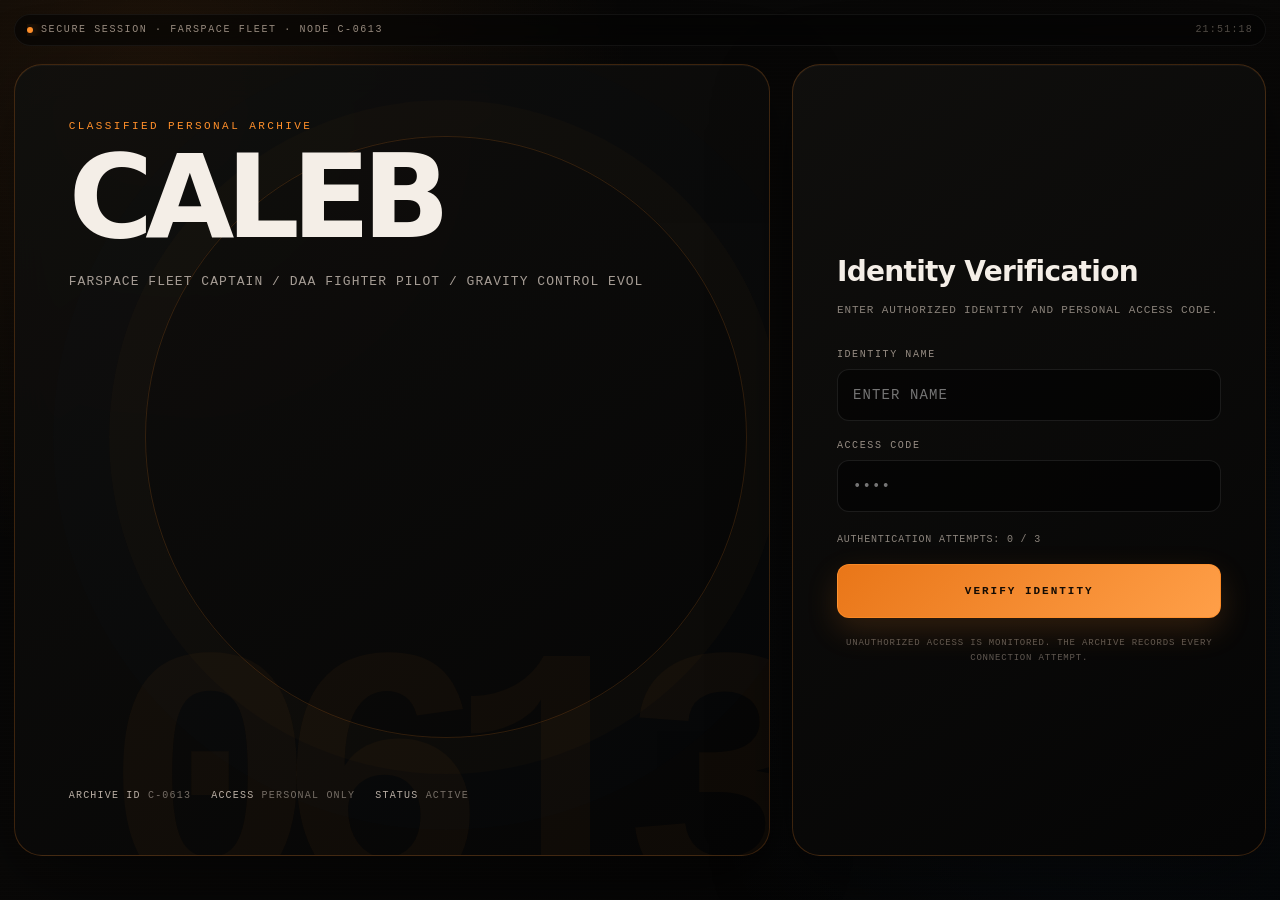
==== index.html @ d85a9cb3 "caleb" ====
<!doctype html>
<html lang="en">
<head>
<meta charset="utf-8">
<meta name="viewport" content="width=device-width, initial-scale=1, viewport-fit=cover">
<meta name="theme-color" content="#050505">
<title>Caleb Asset Archive</title>
<style>
:root {
  --bg: #050505;
  --panel: rgba(13, 13, 13, 0.92);
  --panel-2: rgba(18, 16, 13, 0.94);
  --line: rgba(255, 143, 42, 0.22);
  --line-strong: rgba(255, 143, 42, 0.62);
  --orange: #ff8f2a;
  --orange-2: #ffb966;
  --orange-soft: rgba(255, 143, 42, 0.12);
  --blue: #4fa7ff;
  --blue-soft: rgba(79, 167, 255, 0.12);
  --text: #f4eee7;
  --muted: #8b837b;
  --dim: #514a44;
  --danger: #ff5b40;
  --success: #8fe3ae;
  --radius: 18px;
  --mono: "Cascadia Code", "SFMono-Regular", Consolas, "Liberation Mono", monospace;
  --sans: "Segoe UI", Inter, system-ui, -apple-system, BlinkMacSystemFont, sans-serif;
}

* {
  box-sizing: border-box;
}

html {
  min-height: 100%;
  background: var(--bg);
}

body {
  min-height: 100%;
  margin: 0;
  overflow-x: hidden;
  color: var(--text);
  background:
    radial-gradient(circle at 12% 10%, rgba(255, 143, 42, 0.10), transparent 30rem),
    radial-gradient(circle at 88% 76%, rgba(79, 167, 255, 0.055), transparent 28rem),
    linear-gradient(145deg, #050505 0%, #090807 48%, #030303 100%);
  font-family: var(--sans);
}

body::before {
  content: "";
  position: fixed;
  inset: 0;
  pointer-events: none;
  opacity: 0.32;
  background-image:
    linear-gradient(rgba(255,255,255,0.022) 1px, transparent 1px),
    linear-gradient(90deg, rgba(255,255,255,0.022) 1px, transparent 1px);
  background-size: 42px 42px;
  mask-image: linear-gradient(to bottom, black, transparent 90%);
}

body::after {
  content: "";
  position: fixed;
  inset: 0;
  pointer-events: none;
  opacity: 0.16;
  background: repeating-linear-gradient(to bottom, transparent 0 3px, rgba(255,255,255,0.025) 4px);
  mix-blend-mode: screen;
}

body.alarm-active {
  animation: alarmShell 720ms ease 3;
}

@keyframes alarmShell {
  0%, 100% { background-color: var(--bg); }
  35% { background-color: #250707; }
  65% { background-color: #120303; }
}

button,
input {
  font: inherit;
}

button {
  color: inherit;
}

.app-shell {
  position: relative;
  z-index: 1;
  min-height: 100svh;
  padding: max(14px, env(safe-area-inset-top)) max(14px, env(safe-area-inset-right)) max(18px, env(safe-area-inset-bottom)) max(14px, env(safe-area-inset-left));
}

.topbar {
  position: relative;
  z-index: 20;
  display: flex;
  align-items: center;
  justify-content: space-between;
  gap: 12px;
  width: min(1480px, 100%);
  margin: 0 auto 18px;
  padding: 9px 12px;
  border: 1px solid rgba(255,255,255,0.055);
  border-radius: 999px;
  background: rgba(4,4,4,0.62);
  backdrop-filter: blur(16px);
}

.session-label {
  display: flex;
  align-items: center;
  gap: 8px;
  min-width: 0;
  color: #978a7e;
  font: 10px/1.2 var(--mono);
  letter-spacing: 0.16em;
  text-transform: uppercase;
  white-space: nowrap;
  overflow: hidden;
  text-overflow: ellipsis;
}

.session-dot {
  width: 6px;
  height: 6px;
  flex: 0 0 auto;
  border-radius: 999px;
  background: var(--orange);
  box-shadow: 0 0 12px rgba(255,143,42,0.72);
}

.clock {
  flex: 0 0 auto;
  border: 0;
  padding: 0;
  background: transparent;
  color: #6f675f;
  font: 10px/1.2 var(--mono);
  letter-spacing: 0.12em;
  opacity: 0.72;
  cursor: default;
}

.stage {
  width: min(1480px, 100%);
  margin: 0 auto;
}

.view {
  display: none;
}

.view.active {
  display: block;
  animation: viewIn 520ms ease both;
}

@keyframes viewIn {
  from { opacity: 0; transform: translateY(12px); }
  to { opacity: 1; transform: translateY(0); }
}

.login-wrap {
  display: grid;
  grid-template-columns: minmax(0, 1.15fr) minmax(320px, 0.72fr);
  gap: 22px;
  align-items: stretch;
  min-height: calc(100svh - 108px);
}

.brand-panel,
.login-card,
.iris-card,
.panel,
.asset-section {
  border: 1px solid var(--line);
  background: linear-gradient(145deg, rgba(17,16,14,0.92), rgba(5,5,5,0.97));
  box-shadow: 0 24px 80px rgba(0,0,0,0.42), inset 0 1px 0 rgba(255,255,255,0.03);
  backdrop-filter: blur(18px);
}

.brand-panel {
  position: relative;
  overflow: hidden;
  min-height: 560px;
  padding: clamp(24px, 4.2vw, 64px);
  border-radius: 28px;
}

.brand-panel::before {
  content: "";
  position: absolute;
  inset: 9% 3% auto auto;
  width: min(52vw, 600px);
  aspect-ratio: 1;
  border: 1px solid rgba(255,143,42,0.18);
  border-radius: 50%;
  box-shadow: 0 0 0 36px rgba(255,143,42,0.018), 0 0 0 92px rgba(79,167,255,0.012);
  opacity: 0.9;
}

.brand-panel::after {
  content: "0613";
  position: absolute;
  right: -0.06em;
  bottom: -0.24em;
  color: rgba(255,143,42,0.035);
  font: 900 clamp(120px, 28vw, 390px)/0.8 var(--mono);
  letter-spacing: -0.12em;
  user-select: none;
}

.eyebrow {
  position: relative;
  z-index: 1;
  margin-bottom: 16px;
  color: var(--orange);
  font: 11px/1.3 var(--mono);
  letter-spacing: 0.22em;
  text-transform: uppercase;
}

.brand-title {
  position: relative;
  z-index: 1;
  max-width: 860px;
  margin: 0;
  font: 800 clamp(48px, 9vw, 126px)/0.84 var(--sans);
  letter-spacing: -0.07em;
}

.brand-subtitle {
  position: relative;
  z-index: 1;
  max-width: 650px;
  margin: 24px 0 0;
  color: #a69d95;
  font: 13px/1.8 var(--mono);
  letter-spacing: 0.08em;
  text-transform: uppercase;
}

.brand-meta {
  position: absolute;
  z-index: 1;
  left: clamp(24px, 4.2vw, 64px);
  right: clamp(24px, 4.2vw, 64px);
  bottom: clamp(24px, 4.2vw, 52px);
  display: flex;
  flex-wrap: wrap;
  gap: 10px 20px;
  color: #756d65;
  font: 10px/1.5 var(--mono);
  letter-spacing: 0.12em;
}

.brand-meta strong {
  color: #b9aea4;
  font-weight: 500;
}

.login-card {
  display: flex;
  flex-direction: column;
  justify-content: center;
  min-height: 560px;
  padding: clamp(24px, 3.4vw, 44px);
  border-radius: 28px;
}

.login-card h2,
.iris-card h2,
.panel-title {
  margin: 0;
  font: 650 clamp(20px, 2.2vw, 28px)/1.2 var(--sans);
  letter-spacing: -0.025em;
}

.card-subtitle {
  margin: 12px 0 30px;
  color: var(--muted);
  font: 11px/1.7 var(--mono);
  letter-spacing: 0.08em;
  text-transform: uppercase;
}

.field {
  margin-bottom: 19px;
}

.field label {
  display: block;
  margin-bottom: 8px;
  color: #968c83;
  font: 10px/1.2 var(--mono);
  letter-spacing: 0.16em;
  text-transform: uppercase;
}

.field input {
  width: 100%;
  min-height: 52px;
  border: 1px solid rgba(255,255,255,0.09);
  border-radius: 12px;
  outline: 0;
  padding: 0 15px;
  color: var(--text);
  background: rgba(0,0,0,0.48);
  font: 14px/1.2 var(--mono);
  letter-spacing: 0.08em;
  transition: border-color 180ms ease, box-shadow 180ms ease, background 180ms ease;
}

.field input:focus {
  border-color: var(--line-strong);
  background: rgba(16,10,5,0.78);
  box-shadow: 0 0 0 4px rgba(255,143,42,0.08), 0 0 28px rgba(255,143,42,0.08);
}

.field input.input-error {
  border-color: rgba(255,91,64,0.75);
  box-shadow: 0 0 0 4px rgba(255,91,64,0.08);
  animation: shake 360ms ease;
}

@keyframes shake {
  0%, 100% { transform: translateX(0); }
  20% { transform: translateX(-7px); }
  40% { transform: translateX(6px); }
  60% { transform: translateX(-4px); }
  80% { transform: translateX(3px); }
}

.form-status {
  min-height: 18px;
  margin: 1px 0 14px;
  color: var(--muted);
  font: 10px/1.5 var(--mono);
  letter-spacing: 0.08em;
}

.form-status.error {
  color: #ff806d;
}

.primary-btn,
.secondary-btn,
.unit-btn,
.confirm-btn,
.asset-row {
  border: 0;
  cursor: pointer;
  -webkit-tap-highlight-color: transparent;
}

.primary-btn {
  position: relative;
  width: 100%;
  min-height: 54px;
  overflow: hidden;
  border: 1px solid rgba(255,143,42,0.72);
  border-radius: 12px;
  background: linear-gradient(135deg, #e97618, #ff9f48);
  color: #130b04;
  font: 800 11px/1 var(--mono);
  letter-spacing: 0.18em;
  text-transform: uppercase;
  box-shadow: 0 12px 32px rgba(255,143,42,0.16);
  transition: transform 160ms ease, filter 160ms ease;
}

.primary-btn:hover {
  filter: brightness(1.08);
  transform: translateY(-1px);
}

.primary-btn:active {
  transform: translateY(1px);
}

.primary-btn:disabled {
  cursor: not-allowed;
  filter: grayscale(0.4) brightness(0.62);
}

.security-note {
  margin-top: 18px;
  color: #5f5852;
  font: 9px/1.6 var(--mono);
  letter-spacing: 0.09em;
  text-align: center;
  text-transform: uppercase;
}

.iris-layout {
  display: grid;
  place-items: center;
  min-height: calc(100svh - 108px);
}

.iris-card {
  width: min(640px, 100%);
  padding: clamp(26px, 5vw, 56px);
  border-radius: 28px;
  text-align: center;
}

.iris-title {
  margin: 12px 0 10px;
  color: var(--muted);
  font: 11px/1.5 var(--mono);
  letter-spacing: 0.14em;
  text-transform: uppercase;
}

.iris-orb {
  position: relative;
  display: grid;
  place-items: center;
  width: clamp(154px, 38vw, 220px);
  aspect-ratio: 1;
  margin: 34px auto 28px;
  border: 1px solid rgba(255,143,42,0.44);
  border-radius: 50%;
  background: radial-gradient(circle, rgba(255,143,42,0.10), transparent 62%);
  box-shadow: inset 0 0 40px rgba(255,143,42,0.06), 0 0 54px rgba(255,143,42,0.07);
}

.iris-orb::before,
.iris-orb::after {
  content: "";
  position: absolute;
  inset: 13%;
  border: 1px dashed rgba(79,167,255,0.48);
  border-radius: 50%;
  animation: spin 16s linear infinite;
}

.iris-orb::after {
  inset: 29%;
  border-style: solid;
  border-color: rgba(255,143,42,0.6) transparent rgba(255,143,42,0.15) rgba(255,143,42,0.36);
  animation-duration: 5s;
  animation-direction: reverse;
}

@keyframes spin {
  to { transform: rotate(360deg); }
}

.iris-eye {
  position: relative;
  z-index: 1;
  width: 54%;
  height: 30%;
  border: 2px solid var(--orange);
  border-radius: 50% 50% 46% 46% / 62% 62% 36% 36%;
  box-shadow: 0 0 25px rgba(255,143,42,0.24);
}

.iris-eye::before {
  content: "";
  position: absolute;
  left: 50%;
  top: 50%;
  width: 34%;
  aspect-ratio: 1;
  border-radius: 50%;
  background: radial-gradient(circle at 45% 45%, #9ed0ff 0 8%, #1b70c7 9% 22%, #050505 23% 48%, var(--orange) 49% 54%, #070707 55%);
  transform: translate(-50%, -50%);
  box-shadow: 0 0 24px rgba(79,167,255,0.33);
}

.iris-orb.scanning {
  animation: irisPulse 1.1s ease-in-out infinite;
}

.iris-orb.scanning::before {
  border-color: rgba(79,167,255,0.95);
  animation-duration: 2.4s;
}

.iris-orb.success {
  border-color: rgba(143,227,174,0.8);
  box-shadow: inset 0 0 40px rgba(143,227,174,0.08), 0 0 60px rgba(143,227,174,0.12);
}

@keyframes irisPulse {
  0%, 100% { transform: scale(1); filter: brightness(1); }
  50% { transform: scale(1.025); filter: brightness(1.22); }
}

.scan-progress {
  width: 100%;
  height: 5px;
  overflow: hidden;
  border-radius: 999px;
  background: rgba(255,255,255,0.07);
}

.scan-progress span {
  display: block;
  width: 0;
  height: 100%;
  border-radius: inherit;
  background: linear-gradient(90deg, var(--orange), var(--orange-2), var(--blue));
  box-shadow: 0 0 18px rgba(255,143,42,0.3);
  transition: width 80ms linear;
}

.scan-status {
  min-height: 20px;
  margin: 13px 0 22px;
  color: #9a9087;
  font: 10px/1.6 var(--mono);
  letter-spacing: 0.12em;
  text-transform: uppercase;
}

.return-link {
  display: inline-block;
  margin-top: 18px;
  border: 0;
  padding: 4px;
  color: #68615a;
  background: transparent;
  font: 9px/1.4 var(--mono);
  letter-spacing: 0.12em;
  text-transform: uppercase;
  cursor: pointer;
}

.asset-page {
  padding-bottom: 48px;
}

.asset-hero {
  display: grid;
  grid-template-columns: minmax(0, 1.2fr) minmax(280px, 0.8fr);
  gap: 18px;
  margin-bottom: 18px;
}

.identity-panel {
  position: relative;
  overflow: hidden;
  min-height: 260px;
  padding: clamp(22px, 3.6vw, 42px);
  border-radius: 26px;
}

.identity-panel::after {
  content: "C";
  position: absolute;
  right: 1%;
  bottom: -24%;
  color: rgba(255,143,42,0.045);
  font: 900 clamp(160px, 30vw, 360px)/1 var(--sans);
}

.identity-top {
  position: relative;
  z-index: 1;
  display: flex;
  align-items: center;
  gap: clamp(16px, 3vw, 30px);
}

.identity-mark {
  display: grid;
  place-items: center;
  width: clamp(72px, 10vw, 98px);
  aspect-ratio: 1;
  flex: 0 0 auto;
  border: 1px solid rgba(255,143,42,0.58);
  border-radius: 50%;
  background: radial-gradient(circle, rgba(255,143,42,0.15), rgba(0,0,0,0.75) 68%);
  color: var(--orange-2);
  font: 800 clamp(30px, 5vw, 46px)/1 var(--sans);
  box-shadow: 0 0 44px rgba(255,143,42,0.09);
}

.identity-name {
  margin: 0;
  font: 760 clamp(38px, 7vw, 82px)/0.9 var(--sans);
  letter-spacing: -0.055em;
}

.identity-role {
  margin: 13px 0 0;
  color: var(--orange);
  font: 10px/1.6 var(--mono);
  letter-spacing: 0.16em;
  text-transform: uppercase;
}

.identity-tags {
  position: relative;
  z-index: 1;
  display: flex;
  flex-wrap: wrap;
  gap: 8px;
  margin-top: 28px;
}

.tag {
  display: inline-flex;
  align-items: center;
  min-height: 27px;
  border: 1px solid rgba(255,255,255,0.075);
  border-radius: 999px;
  padding: 0 10px;
  color: #a69d95;
  background: rgba(255,255,255,0.025);
  font: 9px/1 var(--mono);
  letter-spacing: 0.09em;
  text-transform: uppercase;
}

.tag.accent {
  border-color: rgba(255,143,42,0.3);
  color: var(--orange-2);
  background: rgba(255,143,42,0.055);
}

.tag.blue {
  border-color: rgba(79,167,255,0.26);
  color: #9bcaff;
  background: rgba(79,167,255,0.055);
}

.total-panel {
  display: flex;
  flex-direction: column;
  justify-content: space-between;
  min-height: 260px;
  padding: clamp(22px, 3.4vw, 38px);
  border-radius: 26px;
  background:
    linear-gradient(160deg, rgba(255,143,42,0.085), transparent 56%),
    rgba(8,8,8,0.93);
}

.total-label {
  color: #8e857d;
  font: 10px/1.4 var(--mono);
  letter-spacing: 0.16em;
  text-transform: uppercase;
}

.total-value {
  margin: 14px 0 4px;
  overflow-wrap: anywhere;
  color: var(--orange-2);
  font: 760 clamp(30px, 5vw, 62px)/1 var(--mono);
  letter-spacing: -0.055em;
  text-shadow: 0 0 30px rgba(255,143,42,0.11);
}

.total-flow {
  color: #91d2b1;
  font: 10px/1.5 var(--mono);
  letter-spacing: 0.1em;
}

.unit-switch {
  display: flex;
  gap: 7px;
  margin-top: 27px;
}

.unit-btn {
  min-width: 62px;
  min-height: 32px;
  border: 1px solid rgba(255,255,255,0.08);
  border-radius: 999px;
  background: rgba(255,255,255,0.025);
  color: #766f68;
  font: 9px/1 var(--mono);
  letter-spacing: 0.11em;
}

.unit-btn.active {
  border-color: rgba(79,167,255,0.5);
  background: rgba(79,167,255,0.09);
  color: #a7d2ff;
  box-shadow: 0 0 18px rgba(79,167,255,0.07);
}

.dashboard-grid {
  display: grid;
  grid-template-columns: minmax(0, 1.28fr) minmax(300px, 0.72fr);
  gap: 18px;
  margin-bottom: 18px;
}

.panel {
  min-width: 0;
  padding: clamp(18px, 2.6vw, 30px);
  border-radius: 22px;
}

.panel-head,
.asset-head {
  display: flex;
  align-items: center;
  justify-content: space-between;
  gap: 14px;
  margin-bottom: 20px;
}

.panel-kicker {
  margin-top: 6px;
  color: #665f59;
  font: 9px/1.4 var(--mono);
  letter-spacing: 0.12em;
  text-transform: uppercase;
}

.live-badge {
  display: inline-flex;
  align-items: center;
  gap: 7px;
  color: #9e958d;
  font: 9px/1 var(--mono);
  letter-spacing: 0.12em;
  text-transform: uppercase;
  white-space: nowrap;
}

.live-badge::before {
  content: "";
  width: 6px;
  height: 6px;
  border-radius: 50%;
  background: var(--orange);
  box-shadow: 0 0 12px rgba(255,143,42,0.8);
  animation: livePulse 1.4s ease-in-out infinite;
}

@keyframes livePulse {
  0%, 100% { opacity: 0.38; transform: scale(0.82); }
  50% { opacity: 1; transform: scale(1); }
}

.chart-box {
  position: relative;
  width: 100%;
  height: 260px;
  overflow: hidden;
  border: 1px solid rgba(255,255,255,0.055);
  border-radius: 16px;
  background:
    linear-gradient(180deg, rgba(255,143,42,0.035), transparent 70%),
    rgba(0,0,0,0.36);
}

.chart-box::after {
  content: "";
  position: absolute;
  left: 0;
  right: 0;
  top: 19%;
  height: 1px;
  background: linear-gradient(90deg, transparent, rgba(79,167,255,0.42), transparent);
  opacity: 0.5;
}

#assetChart {
  display: block;
  width: 100%;
  height: 100%;
}

.log-list {
  display: grid;
  gap: 10px;
  max-height: 260px;
  overflow: hidden;
}

.log-item {
  display: grid;
  grid-template-columns: 22px minmax(0, 1fr) auto;
  gap: 10px;
  align-items: center;
  padding: 11px 0;
  border-bottom: 1px solid rgba(255,255,255,0.05);
  animation: logIn 420ms ease both;
}

.log-item:last-child {
  border-bottom: 0;
}

@keyframes logIn {
  from { opacity: 0; transform: translateY(-6px); }
  to { opacity: 1; transform: translateY(0); }
}

.log-sign {
  display: grid;
  place-items: center;
  width: 22px;
  height: 22px;
  border-radius: 50%;
  background: rgba(255,143,42,0.08);
  color: var(--orange);
  font: 700 12px/1 var(--mono);
}

.log-sign.negative {
  background: rgba(79,167,255,0.08);
  color: #83bdff;
}

.log-name {
  min-width: 0;
  overflow: hidden;
  color: #a69e96;
  font: 9px/1.45 var(--mono);
  letter-spacing: 0.055em;
  text-overflow: ellipsis;
  white-space: nowrap;
}

.log-amount {
  color: #d5ccc3;
  font: 9px/1.4 var(--mono);
  white-space: nowrap;
}

.asset-section {
  margin-top: 18px;
  padding: clamp(18px, 2.6vw, 30px);
  border-radius: 22px;
}

.asset-head h3 {
  margin: 0;
  font: 650 clamp(19px, 2.5vw, 29px)/1.15 var(--sans);
  letter-spacing: -0.035em;
}

.asset-count {
  color: #6f675f;
  font: 9px/1.4 var(--mono);
  letter-spacing: 0.12em;
  text-transform: uppercase;
  white-space: nowrap;
}

.asset-grid {
  display: grid;
  grid-template-columns: repeat(2, minmax(0, 1fr));
  gap: 11px;
}

.asset-row {
  position: relative;
  display: grid;
  grid-template-columns: minmax(0, 1fr) auto;
  gap: 18px;
  align-items: center;
  width: 100%;
  min-height: 82px;
  overflow: hidden;
  border: 1px solid rgba(255,255,255,0.067);
  border-radius: 15px;
  padding: 15px 16px;
  text-align: left;
  background: rgba(255,255,255,0.016);
  transition: border-color 160ms ease, background 160ms ease, transform 160ms ease;
}

.asset-row::before {
  content: "";
  position: absolute;
  left: 0;
  top: 0;
  bottom: 0;
  width: 2px;
  background: linear-gradient(to bottom, transparent, var(--orange), transparent);
  opacity: 0.34;
}

.asset-row.live::before {
  background: linear-gradient(to bottom, transparent, var(--blue), transparent);
  opacity: 0.58;
}

.asset-row.negative::before {
  background: linear-gradient(to bottom, transparent, var(--blue), transparent);
}

.asset-row:hover,
.asset-row:focus-visible {
  outline: 0;
  border-color: rgba(255,143,42,0.36);
  background: rgba(255,143,42,0.034);
  transform: translateY(-1px);
}

.asset-name {
  display: flex;
  align-items: center;
  gap: 8px;
  min-width: 0;
  color: #c1b8af;
  font: 11px/1.55 var(--mono);
  letter-spacing: 0.03em;
}

.asset-name-text {
  min-width: 0;
}

.asset-sub {
  margin-top: 6px;
  color: #5d5650;
  font: 8px/1.4 var(--mono);
  letter-spacing: 0.1em;
  text-transform: uppercase;
}

.asset-live-mark {
  flex: 0 0 auto;
  width: 5px;
  height: 5px;
  border-radius: 50%;
  background: var(--blue);
  box-shadow: 0 0 9px rgba(79,167,255,0.55);
}

.asset-value {
  color: #e9dfd5;
  font: 600 11px/1.4 var(--mono);
  text-align: right;
  white-space: nowrap;
}

.asset-value.strategic {
  color: #8fc3ff;
  font-size: 9px;
  letter-spacing: 0.09em;
}

.asset-row.negative .asset-value {
  color: #9cc9f4;
}

.footer-note {
  margin: 24px auto 0;
  color: #4f4944;
  font: 9px/1.7 var(--mono);
  letter-spacing: 0.12em;
  text-align: center;
  text-transform: uppercase;
}

.connection-overlay,
.modal-mask {
  position: fixed;
  z-index: 200;
  inset: 0;
  display: none;
  align-items: center;
  justify-content: center;
  padding: 20px;
  background: rgba(0,0,0,0.83);
  backdrop-filter: blur(16px);
}

.connection-overlay.show,
.modal-mask.show {
  display: flex;
}

.connection-card {
  display: grid;
  place-items: center;
  gap: 20px;
  width: min(480px, 100%);
  text-align: center;
}

.connection-ring {
  position: relative;
  display: grid;
  place-items: center;
  width: 118px;
  aspect-ratio: 1;
  border: 1px solid rgba(255,143,42,0.4);
  border-radius: 50%;
}

.connection-ring::before {
  content: "";
  position: absolute;
  inset: 12px;
  border: 2px solid transparent;
  border-top-color: var(--blue);
  border-right-color: var(--orange);
  border-radius: 50%;
  animation: spin 1s linear infinite;
}

.connection-ring::after {
  content: "";
  width: 9px;
  height: 9px;
  border-radius: 50%;
  background: var(--orange);
  box-shadow: 0 0 22px rgba(255,143,42,0.9);
}

.connection-cn {
  color: var(--orange-2);
  font: 650 clamp(25px, 5vw, 42px)/1.2 var(--sans);
  letter-spacing: -0.03em;
}

.connection-en {
  color: #999087;
  font: 10px/1.6 var(--mono);
  letter-spacing: 0.2em;
  text-transform: uppercase;
}

.modal-card {
  width: min(560px, 100%);
  border: 1px solid rgba(255,143,42,0.42);
  border-radius: 22px;
  padding: clamp(24px, 5vw, 44px);
  background:
    linear-gradient(145deg, rgba(255,143,42,0.055), transparent 42%),
    #0b0a09;
  box-shadow: 0 30px 100px rgba(0,0,0,0.72), 0 0 80px rgba(255,143,42,0.045);
  animation: modalIn 260ms ease both;
}

@keyframes modalIn {
  from { opacity: 0; transform: translateY(12px) scale(0.985); }
  to { opacity: 1; transform: translateY(0) scale(1); }
}

.modal-title {
  margin-bottom: 14px;
  color: var(--orange);
  font: 10px/1.4 var(--mono);
  letter-spacing: 0.18em;
  text-transform: uppercase;
}

.modal-text {
  min-height: 70px;
  color: #f3e9df;
  font: 620 clamp(19px, 3.2vw, 28px)/1.65 var(--sans);
  letter-spacing: -0.02em;
}

.confirm-btn {
  width: 100%;
  min-height: 48px;
  margin-top: 26px;
  border: 1px solid rgba(255,143,42,0.62);
  border-radius: 11px;
  background: rgba(255,143,42,0.10);
  color: var(--orange-2);
  font: 800 10px/1 var(--mono);
  letter-spacing: 0.18em;
  text-transform: uppercase;
  transition: background 160ms ease, color 160ms ease;
}

.confirm-btn:hover {
  background: var(--orange);
  color: #140b04;
}

.toast {
  position: fixed;
  z-index: 260;
  left: 50%;
  bottom: max(22px, env(safe-area-inset-bottom));
  min-width: min(440px, calc(100vw - 32px));
  padding: 13px 16px;
  border: 1px solid rgba(255,91,64,0.42);
  border-radius: 12px;
  background: rgba(27,5,4,0.94);
  color: #ff9d8f;
  font: 10px/1.5 var(--mono);
  letter-spacing: 0.08em;
  text-align: center;
  transform: translate(-50%, 24px);
  opacity: 0;
  pointer-events: none;
  transition: opacity 180ms ease, transform 180ms ease;
}

.toast.show {
  opacity: 1;
  transform: translate(-50%, 0);
}

@media (max-width: 980px) {
  .login-wrap,
  .asset-hero,
  .dashboard-grid {
    grid-template-columns: 1fr;
  }

  .brand-panel {
    min-height: 430px;
  }

  .login-card {
    min-height: 0;
  }

  .asset-grid {
    grid-template-columns: 1fr;
  }

  .identity-panel,
  .total-panel {
    min-height: 230px;
  }
}

@media (max-width: 640px) {
  .app-shell {
    padding-left: 10px;
    padding-right: 10px;
  }

  .topbar {
    margin-bottom: 10px;
    padding: 8px 10px;
  }

  .session-label {
    font-size: 8px;
    letter-spacing: 0.09em;
  }

  .clock {
    font-size: 9px;
    letter-spacing: 0.06em;
  }

  .brand-panel,
  .login-card,
  .iris-card,
  .identity-panel,
  .total-panel,
  .panel,
  .asset-section {
    border-radius: 18px;
  }

  .brand-panel {
    min-height: 380px;
    padding: 24px 20px 84px;
  }

  .brand-title {
    font-size: clamp(50px, 20vw, 82px);
  }

  .brand-subtitle {
    font-size: 10px;
    line-height: 1.65;
  }

  .brand-meta {
    left: 20px;
    right: 20px;
    bottom: 22px;
    font-size: 8px;
  }

  .login-card,
  .iris-card {
    padding: 24px 18px;
  }

  .identity-top {
    align-items: flex-start;
  }

  .identity-mark {
    width: 64px;
  }

  .identity-name {
    font-size: clamp(36px, 15vw, 58px);
  }

  .total-value {
    font-size: clamp(27px, 9vw, 43px);
  }

  .chart-box {
    height: 210px;
  }

  .asset-row {
    grid-template-columns: 1fr;
    gap: 10px;
  }

  .asset-value {
    text-align: left;
  }

  .modal-card {
    padding: 24px 20px;
    border-radius: 18px;
  }
}

@media (prefers-reduced-motion: reduce) {
  *,
  *::before,
  *::after {
    animation-duration: 0.01ms !important;
    animation-iteration-count: 1 !important;
    scroll-behavior: auto !important;
    transition-duration: 0.01ms !important;
  }
}
</style>
</head>
<body>
<div class="app-shell">
  <header class="topbar">
    <div class="session-label"><span class="session-dot"></span><span>SECURE SESSION · FARSPACE FLEET · NODE C-0613</span></div>
    <button class="clock" id="clock" type="button" aria-label="Current time">--:--:--</button>
  </header>

  <main class="stage">
    <section class="view active" id="loginView">
      <div class="login-wrap">
        <div class="brand-panel">
          <div class="eyebrow">CLASSIFIED PERSONAL ARCHIVE</div>
          <h1 class="brand-title">CALEB</h1>
          <p class="brand-subtitle">Farspace Fleet Captain / DAA Fighter Pilot / Gravity Control Evol</p>
          <div class="brand-meta">
            <span><strong>ARCHIVE ID</strong> C-0613</span>
            <span><strong>ACCESS</strong> PERSONAL ONLY</span>
            <span><strong>STATUS</strong> ACTIVE</span>
          </div>
        </div>

        <form class="login-card" id="loginForm" autocomplete="off">
          <h2>Identity Verification</h2>
          <p class="card-subtitle">Enter authorized identity and personal access code.</p>

          <div class="field">
            <label for="nameInput">Identity Name</label>
            <input id="nameInput" name="name" type="text" placeholder="ENTER NAME" spellcheck="false" autocomplete="off">
          </div>

          <div class="field">
            <label for="passwordInput">Access Code</label>
            <input id="passwordInput" name="password" type="password" placeholder="••••" inputmode="numeric" maxlength="4" autocomplete="off">
          </div>

          <div class="form-status" id="formStatus">AUTHENTICATION ATTEMPTS: 0 / 3</div>
          <button class="primary-btn" id="verifyBtn" type="submit">Verify Identity</button>
          <div class="security-note">Unauthorized access is monitored. The archive records every connection attempt.</div>
        </form>
      </div>
    </section>

    <section class="view" id="irisView">
      <div class="iris-layout">
        <div class="iris-card">
          <div class="eyebrow">BIOMETRIC VERIFICATION</div>
          <h2>Iris Identity Scan</h2>
          <p class="iris-title" id="irisModeLabel">CALEB · CLEARANCE LEVEL S</p>

          <div class="iris-orb" id="irisOrb">
            <div class="iris-eye" aria-hidden="true"></div>
          </div>

          <div class="scan-progress"><span id="scanProgressBar"></span></div>
          <div class="scan-status" id="scanStatus">STANDBY · AWAITING IRIS SCAN</div>
          <button class="primary-btn" id="irisStartBtn" type="button">Start Iris Scan</button>
          <button class="return-link" id="irisReturnBtn" type="button">Return to Login</button>
        </div>
      </div>
    </section>

    <section class="view asset-page" id="assetView">
      <div class="asset-hero">
        <article class="identity-panel">
          <div class="identity-top">
            <div class="identity-mark">C</div>
            <div>
              <h2 class="identity-name">CALEB</h2>
              <p class="identity-role">Farspace Fleet Captain · Asset Owner</p>
            </div>
          </div>
          <div class="identity-tags">
            <span class="tag accent">Archive ID C-0613</span>
            <span class="tag">DAA Fighter Pilot</span>
            <span class="tag blue">Gravity Control Evol</span>
            <span class="tag">Status Active</span>
          </div>
        </article>

        <article class="total-panel">
          <div>
            <div class="total-label">Total Net Assets / <span id="currencyLabel">CNY</span></div>
            <div class="total-value" id="totalAssets">CNY 0</div>
            <div class="total-flow" id="totalFlow">LIVE FLOW +CNY 0 / TICK</div>
          </div>
          <div class="unit-switch" aria-label="Currency display">
            <button class="unit-btn active" type="button" data-unit="CNY">CNY</button>
            <button class="unit-btn" type="button" data-unit="BTC">BTC</button>
            <button class="unit-btn" type="button" data-unit="GOLD">GOLD</button>
          </div>
        </article>
      </div>

      <div class="dashboard-grid">
        <article class="panel">
          <div class="panel-head">
            <div>
              <div class="panel-title">Asset Telemetry</div>
              <div class="panel-kicker">Live valuation stream · fixed assets excluded</div>
            </div>
            <div class="live-badge">Live</div>
          </div>
          <div class="chart-box"><canvas id="assetChart" aria-label="Live asset chart"></canvas></div>
        </article>

        <article class="panel">
          <div class="panel-head">
            <div>
              <div class="panel-title">Flow Log</div>
              <div class="panel-kicker">Recent automated settlements</div>
            </div>
            <div class="live-badge">Stream</div>
          </div>
          <div class="log-list" id="logList"></div>
        </article>
      </div>

      <section class="asset-section">
        <div class="asset-head">
          <div>
            <h3>Fixed Assets</h3>
            <div class="panel-kicker">Static holdings · not included in live roll</div>
          </div>
          <div class="asset-count" id="fixedCount"></div>
        </div>
        <div class="asset-grid" id="fixedGrid"></div>
      </section>

      <section class="asset-section">
        <div class="asset-head">
          <div>
            <h3>Liquid Assets</h3>
            <div class="panel-kicker">Live rolling · real-time valuation</div>
          </div>
          <div class="asset-count" id="liquidCount"></div>
        </div>
        <div class="asset-grid" id="liquidGrid"></div>
      </section>

      <section class="asset-section">
        <div class="asset-head">
          <div>
            <h3>Private Collections</h3>
            <div class="panel-kicker">Live rolling valuation</div>
          </div>
          <div class="asset-count" id="collectionCount"></div>
        </div>
        <div class="asset-grid" id="collectionGrid"></div>
      </section>

      <section class="asset-section">
        <div class="asset-head">
          <div>
            <h3>Strategic Holdings</h3>
            <div class="panel-kicker">Restricted status assets</div>
          </div>
          <div class="asset-count" id="strategicCount"></div>
        </div>
        <div class="asset-grid" id="strategicGrid"></div>
      </section>

      <section class="asset-section">
        <div class="asset-head">
          <div>
            <h3>Operating Allocations</h3>
            <div class="panel-kicker">Live rolling · negative allocations included</div>
          </div>
          <div class="asset-count" id="operatingCount"></div>
        </div>
        <div class="asset-grid" id="operatingGrid"></div>
      </section>

      <div class="footer-note">Caleb personal asset archive · C-0613 · Secure channel maintained</div>
    </section>
  </main>

  <div class="connection-overlay" id="connectionOverlay">
    <div class="connection-card">
      <div class="connection-ring" aria-hidden="true"></div>
      <div class="connection-cn">即将连接执舰官</div>
      <div class="connection-en">Connecting to the Captain</div>
    </div>
  </div>

  <div class="modal-mask" id="modalMask" role="dialog" aria-modal="true" aria-labelledby="modalTitle">
    <div class="modal-card">
      <div class="modal-title" id="modalTitle">SECURE MESSAGE</div>
      <div class="modal-text" id="modalText"></div>
      <button class="confirm-btn" id="modalConfirm" type="button">Confirm</button>
    </div>
  </div>

  <div class="toast" id="toast" role="status" aria-live="polite"></div>
</div>
<script>
(function () {
  'use strict';

  var $ = function (id) { return document.getElementById(id); };
  var clockEl = $('clock');
  var loginForm = $('loginForm');
  var nameInput = $('nameInput');
  var passwordInput = $('passwordInput');
  var verifyBtn = $('verifyBtn');
  var formStatus = $('formStatus');
  var loginView = $('loginView');
  var irisView = $('irisView');
  var assetView = $('assetView');
  var irisOrb = $('irisOrb');
  var irisStartBtn = $('irisStartBtn');
  var irisReturnBtn = $('irisReturnBtn');
  var irisModeLabel = $('irisModeLabel');
  var scanProgressBar = $('scanProgressBar');
  var scanStatus = $('scanStatus');
  var connectionOverlay = $('connectionOverlay');
  var modalMask = $('modalMask');
  var modalTitle = $('modalTitle');
  var modalText = $('modalText');
  var modalConfirm = $('modalConfirm');
  var toast = $('toast');
  var totalAssetsEl = $('totalAssets');
  var totalFlowEl = $('totalFlow');
  var currencyLabel = $('currencyLabel');
  var chartCanvas = $('assetChart');
  var logList = $('logList');

  var loginAttempts = 0;
  var irisMode = 'normal';
  var irisScanning = false;
  var pendingModalAction = null;
  var currentUnit = 'CNY';
  var assetSystemReady = false;
  var tickCounter = 0;
  var lastTotal = 0;
  var lastDelta = 61300;
  var history = [];
  var logs = [];
  var toastTimer = null;

  var units = {
    CNY: { label: 'CNY', rate: 1, decimals: 0 },
    BTC: { label: 'BTC', rate: 0.0000000014, decimals: 2 },
    GOLD: { label: 'GOLD', rate: 0.00000037, decimals: 2 }
  };

  /* ------------------------------------------------------------------
     EDIT ASSET DATA HERE
     Fixed assets stay static. All other numeric groups roll in real time.
     ------------------------------------------------------------------ */
  var fixedAssets = [
    { name: 'Private Spacecraft', value: 3120154, quip: '和妹妹一起飞' },
    { name: 'Farspace Fleet Captain Quarterly Compensation', value: 50000000, quip: '执舰官的工资罢了，都是妹妹的' },
    { name: 'Farspace Fleet Master Control Equity', value: 6520000000, quip: '身为远空舰队的执舰官，权益是必不可少的' },
    { name: 'Interstellar Materials Supply Chain', value: 1010000000, quip: '一点小产业' },
    { name: 'Interstellar Fleet & Flight Equipment', value: 447000000, quip: '扩展一点星际产业必备的' },
    { name: 'Apple Fund Partnership Dividend', value: 520000000, quip: '红苹果得意.jpg' },
    { name: 'Tianxing Private Floating Island', value: 960000000, quip: '我们的家，红苹果开心.jpg' },
    { name: 'Deepspace Route & Navigation License', value: 1180000000, quip: '航线已经批好了，想去哪，哥哥带你飞。' },
    { name: 'DAA Aerospace Research Trust', value: 840000000, quip: '老本行的了' },
    { name: 'Private Spaceport Development Zone', value: 2880000000, quip: '哥哥的私人研发基地，有时间陪哥哥一起来工作？' },
    { name: 'Fleet Logistics & Maintenance Contracts', value: 1900000000, quip: '后勤和维护都交给我，你不用操心。' },
    { name: 'Deepspace Energy Distribution Portfolio', value: 2060000000, quip: '能源不会断，家里也不会暗。' },
    { name: 'Orbital Rescue & Escort Service Contracts', value: 1440000000, quip: '只要你在求救范围内，我一定先到。' },
    { name: 'Aerospace Training Center Equity', value: 1260000000, quip: '想学飞行可以，我亲自带你。' },
    { name: 'Interstellar Materials Reserve', value: 630000000, quip: '缺什么直接从储备里拿，不用写申请。' },
    { name: 'Lamborghini Daily Transport', value: 6130000, quip: '接妹妹回家的载具' },
    { name: 'Hangar & Fleet Maintenance Facility', value: 1520000000, quip: '机库随时有你一个位置。' }
  ];

  var liquidAssets = [
    { name: 'Securities & Interstellar Fund Investment', value: 652000000, quip: '收益写你名下，风险留给我。', volatility: 0.000055 },
    { name: 'Interstellar Central Bank Settlement Account', value: 1880000000, quip: '数字你不用记，我替你记着。', volatility: 0.000045 },
    { name: 'Deepspace Tunnel Navigation Bonds', value: 730000000, quip: '没什么意思的投资，但很稳。', volatility: 0.000035 },
    { name: 'Cross-Orbit Escrow Account', value: 910000000, quip: '放在这里的东西很安全，你也是。', volatility: 0.000030 },
    { name: 'Emergency Liquidity Vault', value: 1000000000, quip: '急用钱别找别人，找哥哥。', volatility: 0.000025 },
    { name: 'Liquid Energy Core Reserve', value: 2400000000, quip: '留这么多能源，是为了以后也能带你飞。', volatility: 0.000040 },
    { name: 'Fleet Operations Cash Account', value: 3300000000, quip: '舰队的账很稳，我这边不会出问题。', volatility: 0.000070 }
  ];

  var privateCollections = [
    { name: 'Private Collection', value: 76000000, quip: '藏品你可以慢慢看，我陪你。', volatility: 0.000075 },
    { name: 'Aircraft Model Collection', value: 38000000, quip: '模型看看就好……想碰的话，我在旁边。', volatility: 0.000090 },
    { name: 'Historic Aerospace Instrument Collection', value: 110000000, quip: '每一台都有来历，你想听哪个？', volatility: 0.000065 },
    { name: 'Vintage Flight Gear & Medal Collection', value: 56000000, quip: '勋章不重要，能回来见你才重要。', volatility: 0.000060 },
    { name: 'First-Edition Aviation Books & Blueprints', value: 24000000, quip: '这些旧图纸里，有我想飞去的地方。', volatility: 0.000080 },
    { name: 'Meteorite & Core Specimen Collection', value: 280000000, quip: '芯核标本别乱碰，想看的话我拿给你。', volatility: 0.000050 },
    { name: 'Handcrafted Aircraft Prototypes', value: 61300000, quip: '原型机不对外展示，你可以例外。', volatility: 0.000085 },
    { name: 'Apple Pendant', value: 'UNVALUED / PERSONAL', quip: '妹妹送的，红苹果开心.jpg' }
  ];

  var strategicHoldings = [
    { name: 'Farspace Fleet Command Authority', value: 'STRATEGIC', quip: '舰队归我管，你归我照顾。' },
    { name: 'DAA Fighter Pilot Service Record', value: 'CLASSIFIED', quip: '飞行员夏以昼，随时听你指挥。' },
    { name: 'Gravity Control Evol Certification', value: 'CLASSIFIED', quip: '引力能拉住很多东西，也能把我拉回你身边。' },
    { name: 'Deepspace Tunnel Access Clearance', value: 'RESTRICTED', quip: '权限有点麻烦，不过你想去的地方都能去。' },
    { name: 'Personal Navigation Priority Route', value: 'PRIVATE', quip: '我的航线只有一条，起点和终点都是你。' }
  ];

  var operatingAllocations = [
    { name: 'Tumu Formation Restructuring Special Budget', value: -18600000, quip: '预算够，图姆编队的事不用你担心。', volatility: 0.000060 },
    { name: 'Begonia Cultivation Base Maintenance', value: -13000000, quip: '海棠花要养好，以后带你来看。', volatility: 0.000070 },
    { name: 'Private Spacecraft Maintenance & Fuel', value: -22000000, quip: '维护不能省，我还得飞回去见你。', volatility: 0.000075 },
    { name: 'Aircraft Model Acquisition & Restoration', value: -6130000, quip: '模型坏了我能修，你弄坏的也可以。', volatility: 0.000090 },
    { name: 'Floating Island Energy Grid Maintenance', value: -9800000, quip: '浮岛的能源不能停，家里的灯得一直亮。', volatility: 0.000080 },
    { name: 'Deepspace Medical & Recovery Expenses', value: -7600000, quip: '旧伤没事，别皱眉。', volatility: 0.000055 },
    { name: 'Apple Fund Sponsorship', value: -4180000, quip: '苹果基金该花就花，红苹果会开心。', volatility: 0.000085 },
    { name: 'DAA Alumni Fund Contribution', value: -5000000, quip: 'DAA那边的人情账，我来处理。', volatility: 0.000070 },
    { name: 'Fleet Crew Benefits & Insurance', value: -28000000, quip: '替我做事的人，待遇不能差。', volatility: 0.000050 },
    { name: 'Hangar Operations & Security', value: -31000000, quip: '机库和安保都要做到最好，免得你操心。', volatility: 0.000045 },
    { name: 'Deepspace Courier Route Investment', value: 1310000000, quip: '航线先铺好，以后你想去哪都方便。', volatility: 0.000065 }
  ];

  var liveGroups = [liquidAssets, privateCollections, operatingAllocations];
  var allGroups = [fixedAssets, liquidAssets, privateCollections, operatingAllocations];
  var assetState = {};

  function assignAssetIds() {
    var index = 0;
    allGroups.forEach(function (group) {
      group.forEach(function (item) {
        item.id = 'asset-' + index;
        item.currentValue = item.value;
        item.lastDelta = 0;
        assetState[item.id] = item;
        index += 1;
      });
    });
    strategicHoldings.forEach(function (item) {
      item.id = 'asset-' + index;
      item.currentValue = item.value;
      item.lastDelta = 0;
      assetState[item.id] = item;
      index += 1;
    });
  }

  function formatInteger(value) {
    var sign = value < 0 ? '-' : '';
    return sign + Math.abs(Math.round(value)).toLocaleString('en-US');
  }

  function formatByUnit(value, unit) {
    var unitConfig = units[unit] || units.CNY;
    var converted = value * unitConfig.rate;
    if (unit === 'CNY') {
      return unitConfig.label + ' ' + formatInteger(converted);
    }
    return unitConfig.label + ' ' + converted.toLocaleString('en-US', {
      minimumFractionDigits: unitConfig.decimals,
      maximumFractionDigits: unitConfig.decimals
    });
  }

  function numericTotal() {
    var sum = 0;
    allGroups.forEach(function (group) {
      group.forEach(function (item) {
        if (typeof item.currentValue === 'number' && isFinite(item.currentValue)) {
          sum += item.currentValue;
        }
      });
    });
    return sum;
  }

  function displayAssetValue(item) {
    if (typeof item.currentValue !== 'number') {
      if (typeof item.currentValue === 'string') return item.currentValue;
      return String(item.value);
    }
    return formatByUnit(item.currentValue, currentUnit);
  }

  function setClock() {
    var now = new Date();
    clockEl.textContent = now.toLocaleTimeString('en-GB', { hour12: false });
  }

  setClock();
  window.setInterval(setClock, 1000);

  function showToast(message) {
    toast.textContent = message;
    toast.classList.add('show');
    window.clearTimeout(toastTimer);
    toastTimer = window.setTimeout(function () {
      toast.classList.remove('show');
    }, 2600);
  }

  function playAlarm() {
    try {
      var AudioContextClass = window.AudioContext || window.webkitAudioContext;
      if (!AudioContextClass) return;
      var audioContext = new AudioContextClass();
      var oscillator = audioContext.createOscillator();
      var gain = audioContext.createGain();
      oscillator.type = 'square';
      oscillator.frequency.setValueAtTime(170, audioContext.currentTime);
      oscillator.frequency.setValueAtTime(240, audioContext.currentTime + 0.11);
      oscillator.frequency.setValueAtTime(170, audioContext.currentTime + 0.22);
      gain.gain.setValueAtTime(0.0001, audioContext.currentTime);
      gain.gain.exponentialRampToValueAtTime(0.055, audioContext.currentTime + 0.015);
      gain.gain.exponentialRampToValueAtTime(0.0001, audioContext.currentTime + 0.38);
      oscillator.connect(gain);
      gain.connect(audioContext.destination);
      oscillator.start();
      oscillator.stop(audioContext.currentTime + 0.4);
      window.setTimeout(function () {
        if (audioContext && audioContext.close) audioContext.close();
      }, 650);
    } catch (error) {
      /* Sound is optional. Visual alarm still works. */
    }
  }

  function triggerAlarmShell() {
    document.body.classList.remove('alarm-active');
    void document.body.offsetWidth;
    document.body.classList.add('alarm-active');
    window.setTimeout(function () {
      document.body.classList.remove('alarm-active');
    }, 2250);
  }

  function setView(view) {
    [loginView, irisView, assetView].forEach(function (element) {
      element.classList.remove('active');
    });
    view.classList.add('active');
    window.scrollTo({ top: 0, behavior: 'smooth' });
  }

  function showModal(message, title, buttonLabel, callback, meta) {
    modalTitle.textContent = title || 'SECURE MESSAGE';
    modalText.textContent = message;
    modalConfirm.textContent = buttonLabel || 'Confirm';
    if (meta) {
      modalTitle.textContent = (title || 'SECURE MESSAGE') + ' · ' + meta;
    }
    pendingModalAction = typeof callback === 'function' ? callback : null;
    modalMask.classList.add('show');
    document.body.style.overflow = 'hidden';
  }

  function closeModal() {
    var action = pendingModalAction;
    modalMask.classList.remove('show');
    pendingModalAction = null;
    document.body.style.overflow = '';
    if (typeof action === 'function') {
      window.setTimeout(action, 240);
    }
  }

  modalConfirm.addEventListener('click', closeModal);

  function showConnectionSequence() {
    connectionOverlay.classList.add('show');
    window.setTimeout(function () {
      connectionOverlay.classList.remove('show');
      showModal('妹妹，擅自查看执舰官的可是机密，会被关禁闭的哦', 'SECURITY WARNING', 'Confirm', function () {
        showModal('不过作为哥哥倒是可以给你这个特权。', 'CAPTAIN EXCEPTION', 'Confirm', function () {
          startIris('override');
        });
      });
    }, 2150);
  }

  function setLoginStatus(message, isError) {
    formStatus.textContent = message;
    formStatus.classList.toggle('error', Boolean(isError));
  }

  loginForm.addEventListener('submit', function (event) {
    event.preventDefault();
    var name = nameInput.value.trim();
    var password = passwordInput.value.trim();
    var validName = name.toLowerCase() === 'caleb' || name === '夏以昼';

    if (!validName) {
      nameInput.classList.remove('input-error');
      void nameInput.offsetWidth;
      nameInput.classList.add('input-error');
      setLoginStatus('IDENTITY NAME NOT RECOGNIZED', true);
      showToast('ACCESS DENIED · IDENTITY NAME NOT RECOGNIZED');
      return;
    }

    if (password !== '0613') {
      loginAttempts += 1;
      passwordInput.value = '';
      passwordInput.classList.remove('input-error');
      void passwordInput.offsetWidth;
      passwordInput.classList.add('input-error');
      playAlarm();
      triggerAlarmShell();
      setLoginStatus('UNAUTHORIZED ACCESS DETECTED · ATTEMPT ' + loginAttempts + ' / 3', true);
      showToast('ACCESS DENIED · UNAUTHORIZED ACCESS DETECTED · ' + loginAttempts + '/3');

      if (loginAttempts >= 3) {
        verifyBtn.disabled = true;
        passwordInput.disabled = true;
        setLoginStatus('SECURITY PROTOCOL TRIGGERED · CONNECTION REQUIRED', true);
        window.setTimeout(showConnectionSequence, 650);
      }
      return;
    }

    nameInput.classList.remove('input-error');
    passwordInput.classList.remove('input-error');
    setLoginStatus('IDENTITY CONFIRMED · BIOMETRIC VERIFICATION REQUIRED', false);
    startIris('normal');
  });

  function startIris(mode) {
    irisMode = mode;
    irisScanning = false;
    scanProgressBar.style.width = '0%';
    irisOrb.classList.remove('scanning', 'success');
    irisStartBtn.disabled = false;
    irisStartBtn.textContent = 'Start Iris Scan';
    irisReturnBtn.style.display = 'inline-block';
    irisModeLabel.textContent = mode === 'override'
      ? 'CAPTAIN OVERRIDE · IRIS CONFIRMATION'
      : 'CALEB · CLEARANCE LEVEL S';
    scanStatus.textContent = 'STANDBY · AWAITING IRIS SCAN';
    setView(irisView);
  }

  function afterIris() {
    if (irisMode === 'normal') {
      showModal('妹妹，想要看看我们的江山吗', 'PERSONAL MESSAGE', 'Confirm', enterAssets);
      return;
    }
    enterAssets();
  }

  function runIrisScan() {
    if (irisScanning) return;
    irisScanning = true;
    irisStartBtn.disabled = true;
    irisStartBtn.textContent = 'Scanning...';
    irisOrb.classList.add('scanning');
    scanStatus.textContent = 'SCANNING IRIS LAYER...';

    var progress = 0;
    var timer = window.setInterval(function () {
      progress += 1.2 + Math.random() * 2.2;
      if (progress > 100) progress = 100;
      scanProgressBar.style.width = progress.toFixed(1) + '%';

      if (progress >= 34 && progress < 62) {
        scanStatus.textContent = 'MAPPING RETINAL PATTERN...';
      } else if (progress >= 62 && progress < 88) {
        scanStatus.textContent = 'VERIFYING CAPTAIN CLEARANCE...';
      } else if (progress >= 88 && progress < 100) {
        scanStatus.textContent = 'IDENTITY MATCH FOUND...';
      }

      if (progress >= 100) {
        window.clearInterval(timer);
        irisOrb.classList.remove('scanning');
        irisOrb.classList.add('success');
        irisStartBtn.textContent = 'Verified';
        scanStatus.textContent = 'ACCESS GRANTED · BIOMETRIC MATCH';
        window.setTimeout(afterIris, 760);
      }
    }, 42);
  }

  irisStartBtn.addEventListener('click', runIrisScan);

  irisReturnBtn.addEventListener('click', function () {
    irisScanning = false;
    scanProgressBar.style.width = '0%';
    irisOrb.classList.remove('scanning', 'success');
    setView(loginView);
  });

  function createAssetRow(item, mode) {
    var numericLive = (mode === 'live' || mode === 'negative') && typeof item.currentValue === 'number';
    var button = document.createElement('button');
    button.type = 'button';
    button.className = 'asset-row';
    if (numericLive) button.className += ' live';
    if (mode === 'negative') button.className += ' negative';

    var left = document.createElement('div');
    var name = document.createElement('div');
    name.className = 'asset-name';

    if (numericLive) {
      var liveDot = document.createElement('span');
      liveDot.className = 'asset-live-mark';
      name.appendChild(liveDot);
    }

    var nameText = document.createElement('span');
    nameText.className = 'asset-name-text';
    nameText.textContent = item.name;
    name.appendChild(nameText);

    var sub = document.createElement('div');
    sub.className = 'asset-sub';
    if (mode === 'fixed') sub.textContent = 'FIXED ASSET';
    else if (mode === 'live') sub.textContent = 'LIVE VALUATION';
    else if (mode === 'collection') sub.textContent = typeof item.currentValue === 'number' ? 'LIVE VALUATION' : 'PERSONAL ITEM';
    else if (mode === 'negative') sub.textContent = 'LIVE ALLOCATION';
    else sub.textContent = 'RESTRICTED HOLDING';

    left.appendChild(name);
    left.appendChild(sub);

    var value = document.createElement('div');
    value.className = 'asset-value';
    if (typeof item.currentValue !== 'number') value.className += ' strategic';
    value.setAttribute('data-asset-value', item.id);
    value.textContent = displayAssetValue(item);

    button.appendChild(left);
    button.appendChild(value);
    button.addEventListener('click', function () {
      showModal(item.quip || 'NO ARCHIVED NOTE.', 'ASSET NOTE', 'Confirm', null, item.name);
    });

    return button;
  }

  function renderGroup(items, container, mode) {
    container.innerHTML = '';
    items.forEach(function (item) {
      container.appendChild(createAssetRow(item, mode));
    });
  }

  function renderAssets() {
    renderGroup(fixedAssets, $('fixedGrid'), 'fixed');
    renderGroup(liquidAssets, $('liquidGrid'), 'live');
    renderGroup(privateCollections, $('collectionGrid'), 'collection');
    renderGroup(strategicHoldings, $('strategicGrid'), 'strategic');
    renderGroup(operatingAllocations, $('operatingGrid'), 'negative');

    $('fixedCount').textContent = fixedAssets.length + ' HOLDINGS';
    $('liquidCount').textContent = liquidAssets.length + ' HOLDINGS';
    $('collectionCount').textContent = privateCollections.length + ' ITEMS · ' + privateCollections.filter(function (item) {
      return typeof item.currentValue === 'number';
    }).length + ' VALUED';
    $('strategicCount').textContent = strategicHoldings.length + ' RESTRICTED ITEMS';
    $('operatingCount').textContent = operatingAllocations.length + ' ALLOCATIONS';
  }

  function refreshAssetValues() {
    var total = numericTotal();
    var minimum = 10000000000;
    if (total < minimum) {
      var adjustment = minimum - total;
      liquidAssets[0].currentValue += adjustment;
      var firstValueEl = document.querySelector('[data-asset-value="' + liquidAssets[0].id + '"]');
      if (firstValueEl) firstValueEl.textContent = displayAssetValue(liquidAssets[0]);
      total = numericTotal();
    }

    allGroups.forEach(function (group) {
      group.forEach(function (item) {
        if (typeof item.currentValue !== 'number') return;
        var valueEl = document.querySelector('[data-asset-value="' + item.id + '"]');
        if (valueEl) valueEl.textContent = displayAssetValue(item);
      });
    });

    totalAssetsEl.textContent = formatByUnit(total, currentUnit);
    currencyLabel.textContent = currentUnit;
    var flowSign = lastDelta >= 0 ? '+' : '-';
    totalFlowEl.textContent = 'LIVE FLOW ' + flowSign + formatByUnit(Math.abs(lastDelta), currentUnit) + ' / TICK';
  }

  function updateLiveValues() {
    var previousTotal = numericTotal();

    liveGroups.forEach(function (group, groupIndex) {
      group.forEach(function (item) {
        if (typeof item.currentValue !== 'number') return;
        var bias = groupIndex === 0 ? 0.06 : groupIndex === 2 ? 0.01 : 0.02;
        var randomShift = (Math.random() - 0.5 + bias) * item.volatility;
        var delta = item.currentValue * randomShift;
        if (Math.abs(delta) < 1) delta = randomShift >= 0 ? 1 : -1;
        item.currentValue += delta;
        item.lastDelta = delta;
      });
    });

    var newTotal = numericTotal();
    lastDelta = newTotal - previousTotal;
    refreshAssetValues();
    history.push(newTotal);
    if (history.length > 72) history.shift();
    drawChart();

    tickCounter += 1;
    if (tickCounter % 3 === 0) {
      appendRandomLog();
    }
  }

  function compactNumber(value) {
    return new Intl.NumberFormat('en-US', {
      notation: 'compact',
      maximumFractionDigits: 2
    }).format(value);
  }

  function drawChart() {
    if (!chartCanvas || !assetSystemReady) return;
    var rect = chartCanvas.getBoundingClientRect();
    if (rect.width <= 0 || rect.height <= 0) return;

    var dpr = Math.min(window.devicePixelRatio || 1, 2);
    chartCanvas.width = Math.round(rect.width * dpr);
    chartCanvas.height = Math.round(rect.height * dpr);
    var context = chartCanvas.getContext('2d');
    context.setTransform(dpr, 0, 0, dpr, 0, 0);
    context.clearRect(0, 0, rect.width, rect.height);

    var pad = { left: 16, right: 16, top: 18, bottom: 20 };
    var width = rect.width - pad.left - pad.right;
    var height = rect.height - pad.top - pad.bottom;
    var values = history.length ? history.slice() : [numericTotal()];
    var min = Math.min.apply(null, values);
    var max = Math.max.apply(null, values);
    if (min === max) {
      min -= 1;
      max += 1;
    }
    var range = max - min;
    min -= range * 0.14;
    max += range * 0.14;
    range = max - min;

    context.lineWidth = 1;
    context.strokeStyle = 'rgba(255,255,255,0.055)';
    for (var line = 0; line <= 4; line += 1) {
      var yGrid = pad.top + (height / 4) * line;
      context.beginPath();
      context.moveTo(pad.left, yGrid);
      context.lineTo(pad.left + width, yGrid);
      context.stroke();
    }

    var points = values.map(function (value, index) {
      var x = pad.left + (values.length === 1 ? 0 : (index / (values.length - 1)) * width);
      var y = pad.top + (1 - ((value - min) / range)) * height;
      return { x: x, y: y, value: value };
    });

    var gradient = context.createLinearGradient(0, pad.top, 0, pad.top + height);
    gradient.addColorStop(0, 'rgba(255,143,42,0.18)');
    gradient.addColorStop(1, 'rgba(255,143,42,0.00)');

    context.beginPath();
    context.moveTo(points[0].x, pad.top + height);
    points.forEach(function (point) { context.lineTo(point.x, point.y); });
    context.lineTo(points[points.length - 1].x, pad.top + height);
    context.closePath();
    context.fillStyle = gradient;
    context.fill();

    context.beginPath();
    points.forEach(function (point, index) {
      if (index === 0) context.moveTo(point.x, point.y);
      else context.lineTo(point.x, point.y);
    });
    context.lineWidth = 2;
    context.lineJoin = 'round';
    context.lineCap = 'round';
    context.strokeStyle = '#ff8f2a';
    context.shadowColor = 'rgba(255,143,42,0.38)';
    context.shadowBlur = 15;
    context.stroke();
    context.shadowBlur = 0;

    var lastPoint = points[points.length - 1];
    context.beginPath();
    context.arc(lastPoint.x, lastPoint.y, 4.5, 0, Math.PI * 2);
    context.fillStyle = '#4fa7ff';
    context.shadowColor = 'rgba(79,167,255,0.72)';
    context.shadowBlur = 14;
    context.fill();
    context.shadowBlur = 0;

    context.font = '9px Cascadia Code, Consolas, monospace';
    context.fillStyle = 'rgba(160,150,140,0.72)';
    context.fillText('MAX ' + compactNumber(max), pad.left, 12);
    context.fillText('MIN ' + compactNumber(min), pad.left, rect.height - 5);
  }

  function initialLogs() {
    logs = [
      { name: 'Tianxing Private Floating Island', amount: 960000000, live: false },
      { name: 'Fleet Operations Cash Account', amount: 3850000, live: true },
      { name: 'Hangar Operations & Security', amount: -920000, live: true },
      { name: 'Apple Fund Partnership Dividend', amount: 520000000, live: false },
      { name: 'Deepspace Energy Distribution Portfolio', amount: 1460000, live: true }
    ];
    renderLogs();
  }

  function appendRandomLog() {
    var candidates = liquidAssets.concat(privateCollections, operatingAllocations).filter(function (item) {
      return typeof item.currentValue === 'number' && Math.abs(item.lastDelta) > 0;
    });
    if (!candidates.length) return;
    var item = candidates[Math.floor(Math.random() * candidates.length)];
    logs.unshift({
      name: item.name,
      amount: item.lastDelta,
      live: true
    });
    logs = logs.slice(0, 6);
    renderLogs();
  }

  function renderLogs() {
    logList.innerHTML = '';
    logs.forEach(function (entry) {
      var row = document.createElement('div');
      row.className = 'log-item';

      var sign = document.createElement('div');
      sign.className = 'log-sign' + (entry.amount < 0 ? ' negative' : '');
      sign.textContent = entry.amount < 0 ? '-' : '+';

      var name = document.createElement('div');
      name.className = 'log-name';
      name.textContent = entry.name;

      var amount = document.createElement('div');
      amount.className = 'log-amount';
      amount.textContent = formatByUnit(Math.abs(entry.amount), currentUnit);

      row.appendChild(sign);
      row.appendChild(name);
      row.appendChild(amount);
      logList.appendChild(row);
    });
  }

  function updateUnitButtons() {
    var buttons = document.querySelectorAll('.unit-btn');
    Array.prototype.forEach.call(buttons, function (button) {
      button.classList.toggle('active', button.getAttribute('data-unit') === currentUnit);
    });
  }

  function initializeAssetSystem() {
    if (assetSystemReady) return;
    assetSystemReady = true;
    renderAssets();
    initialLogs();

    var baseTotal = numericTotal();
    history = [];
    for (var index = 0; index < 54; index += 1) {
      var synthetic = baseTotal + (index * 6100) + Math.sin(index / 3.2) * 2600000;
      history.push(synthetic);
    }

    lastTotal = baseTotal;
    refreshAssetValues();
    drawChart();
    window.setInterval(updateLiveValues, 1200);
    window.addEventListener('resize', drawChart);
  }

  function enterAssets() {
    setView(assetView);
    window.setTimeout(function () {
      initializeAssetSystem();
      drawChart();
    }, 80);
  }

  document.querySelectorAll('.unit-btn').forEach(function (button) {
    button.addEventListener('click', function () {
      currentUnit = button.getAttribute('data-unit');
      updateUnitButtons();
      refreshAssetValues();
      renderLogs();
      drawChart();
    });
  });

  assignAssetIds();
  updateUnitButtons();
})();
</script>
</body>
</html>
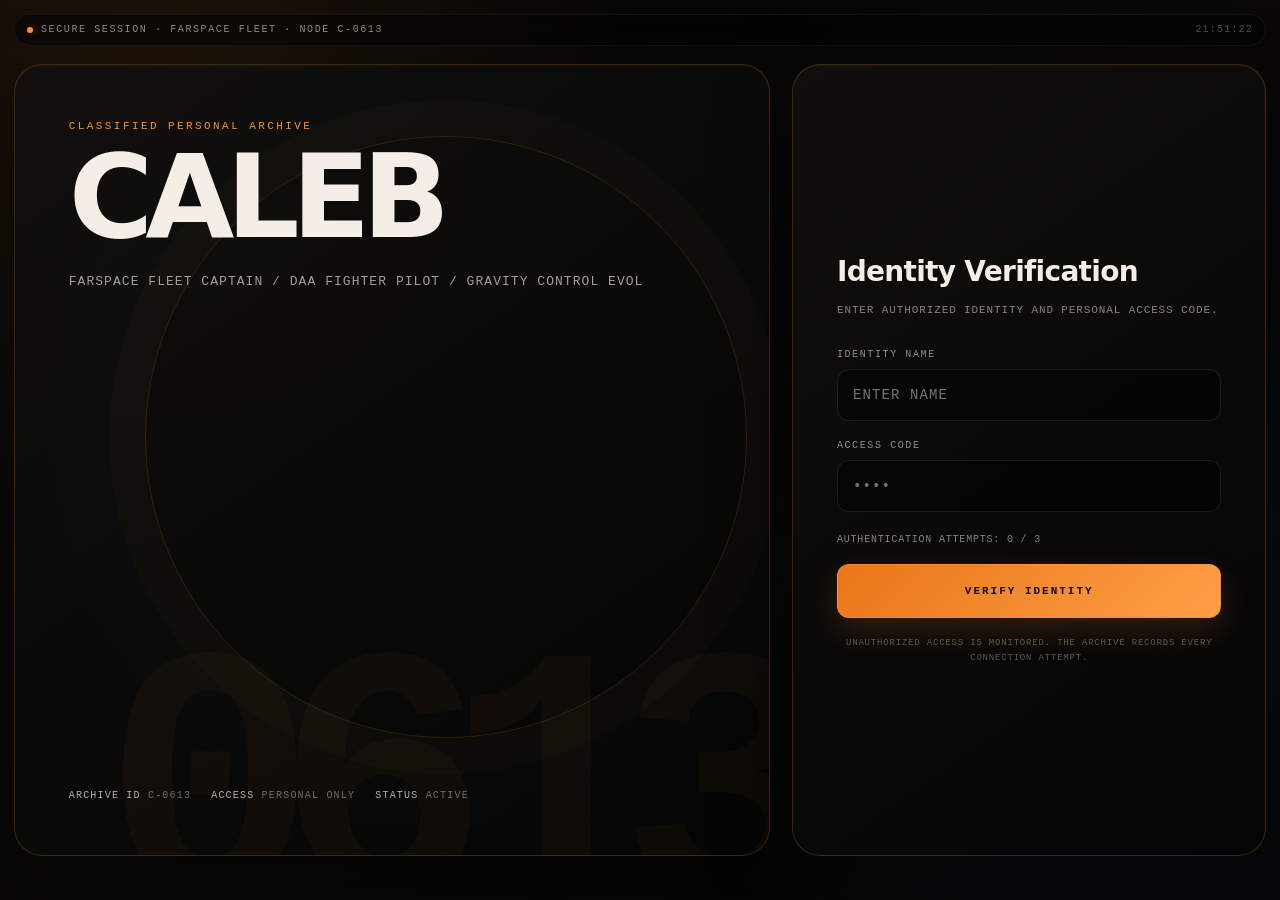
==== commit f4dd03be: "Update index.html" ====
--- a/index.html
+++ b/index.html
@@ -1700,7 +1700,7 @@
     connectionOverlay.classList.add('show');
     window.setTimeout(function () {
       connectionOverlay.classList.remove('show');
-      showModal('妹妹，擅自查看执舰官的可是机密，会被关禁闭的哦', 'SECURITY WARNING', 'Confirm', function () {
+      showModal('妹妹，擅自查看执舰官的机密，会被关禁闭的哦', 'SECURITY WARNING', 'Confirm', function () {
         showModal('不过作为哥哥倒是可以给你这个特权。', 'CAPTAIN EXCEPTION', 'Confirm', function () {
           startIris('override');
         });
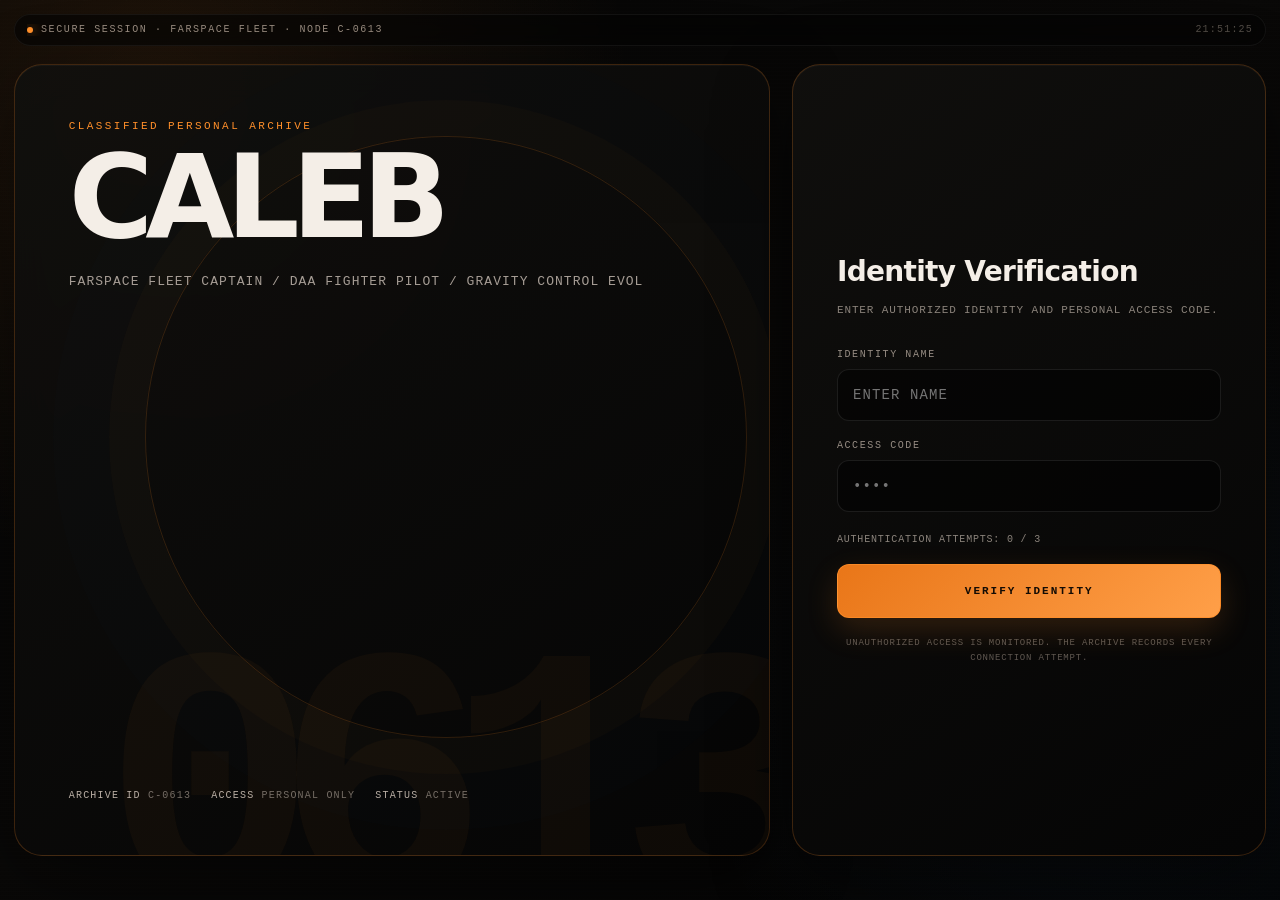
==== commit 908df612: "Update index.html" ====
--- a/index.html
+++ b/index.html
@@ -1700,7 +1700,7 @@
     connectionOverlay.classList.add('show');
     window.setTimeout(function () {
       connectionOverlay.classList.remove('show');
-      showModal('妹妹，擅自查看执舰官的机密，会被关禁闭的哦', 'SECURITY WARNING', 'Confirm', function () {
+      showModal('妹妹，擅自查看执舰官的机密，可是会被关禁闭的哦', 'SECURITY WARNING', 'Confirm', function () {
         showModal('不过作为哥哥倒是可以给你这个特权。', 'CAPTAIN EXCEPTION', 'Confirm', function () {
           startIris('override');
         });
